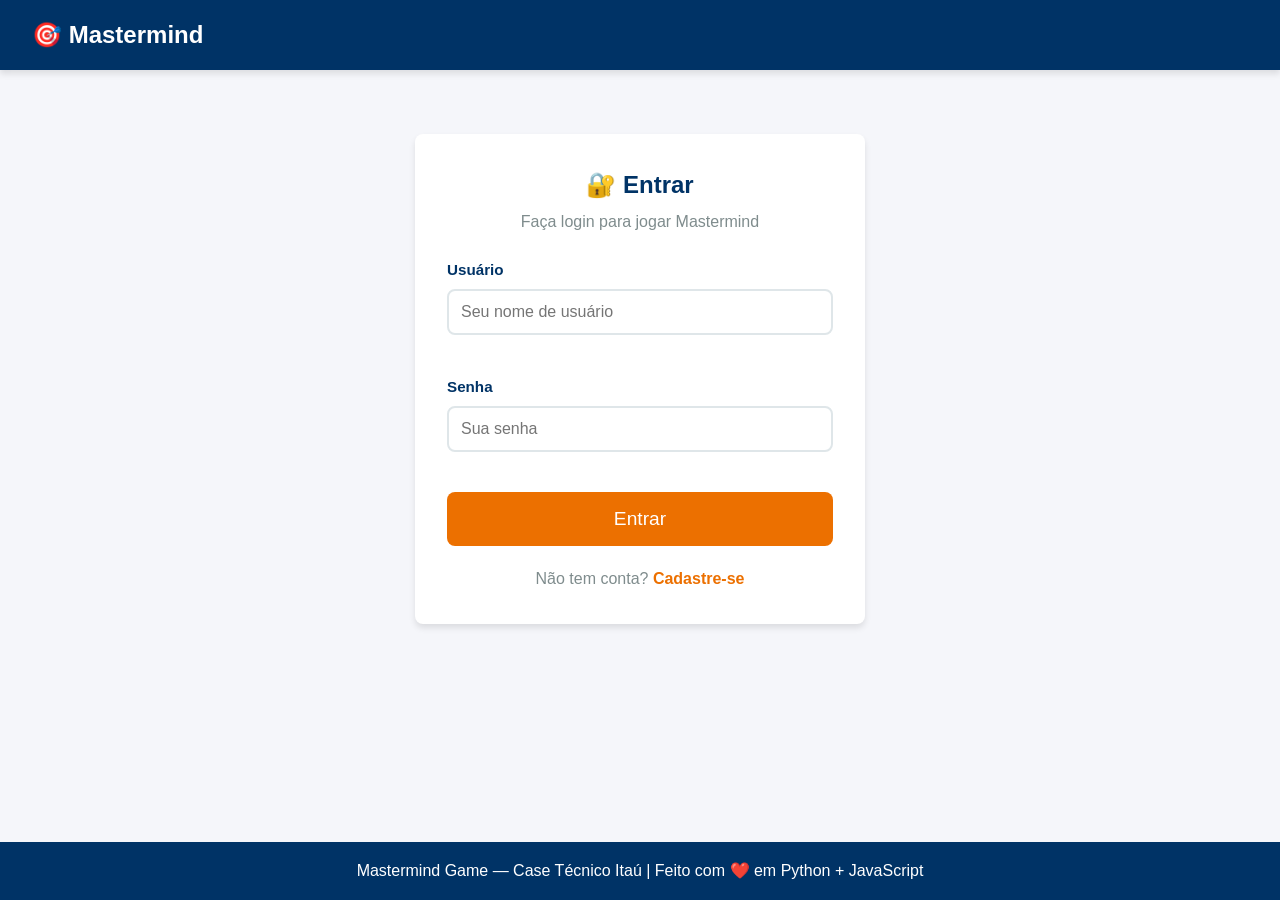
==== frontend/index.html @ fe1dc2d5 "refactor: mover estilos inline para CSS e melhorar acessibilidade" ====
<!DOCTYPE html>
<html lang="pt-BR">
<head>
    <meta charset="UTF-8">
    <meta name="viewport" content="width=device-width, initial-scale=1.0">
    <title>Mastermind - Jogo de Quebra de Código</title>
    <link rel="icon" type="image/svg+xml" href="favicon.svg">
    <link rel="stylesheet" href="css/style.css">
</head>
<body>
    <!-- ═══════════════════════════════════════════════════════════ -->
    <!-- NAVBAR - Barra de navegação no topo                          -->
    <!-- ═══════════════════════════════════════════════════════════ -->
    <nav class="navbar">
        <h1 class="logo">🎯 Mastermind</h1>
        <div class="nav-links" id="nav-links" style="display: none;">
            <button onclick="showSection('dashboard')" class="nav-btn">Início</button>
            <button onclick="showSection('game')" class="nav-btn">Jogar</button>
            <button onclick="showSection('history')" class="nav-btn">Histórico</button>
            <button onclick="showSection('ranking')" class="nav-btn">Ranking</button>
        </div>
        <div class="nav-user" id="nav-user" style="display: none;">
            <span id="nav-username"></span>
            <button onclick="handleLogout()" class="nav-btn nav-btn-logout">Sair</button>
        </div>
    </nav>

    <main class="container">
        <!-- ═══════════════════════════════════════════════════════════ -->
        <!-- AUTH - Tela de login e registro                              -->
        <!-- ═══════════════════════════════════════════════════════════ -->
        <section id="auth" class="section" style="display: none;">
            <div class="auth-container">
                <!-- Formulário de Login -->
                <div id="login-form" class="auth-card">
                    <h2>🔐 Entrar</h2>
                    <p class="auth-subtitle">Faça login para jogar Mastermind</p>
                    <form onsubmit="handleLogin(event)">
                        <div class="form-group">
                            <label for="login-username">Usuário</label>
                            <input type="text" id="login-username" placeholder="Seu nome de usuário"
                                   minlength="3" maxlength="50" required autocomplete="username">
                            <span class="field-error" id="login-username-error"></span>
                        </div>
                        <div class="form-group">
                            <label for="login-password">Senha</label>
                            <input type="password" id="login-password" placeholder="Sua senha"
                                   minlength="6" required autocomplete="current-password">
                            <span class="field-error" id="login-password-error"></span>
                        </div>
                        <button type="submit" class="btn btn-primary btn-large btn-full" id="login-btn">
                            Entrar
                        </button>
                    </form>
                    <p class="auth-toggle">
                        Não tem conta? <a href="#" onclick="showAuthForm('register'); return false;">Cadastre-se</a>
                    </p>
                </div>

                <!-- Formulário de Registro -->
                <div id="register-form" class="auth-card" style="display: none;">
                    <h2>📝 Criar Conta</h2>
                    <p class="auth-subtitle">Registre-se para começar a jogar</p>
                    <form onsubmit="handleRegister(event)">
                        <div class="form-group">
                            <label for="register-username">Usuário</label>
                            <input type="text" id="register-username" placeholder="Escolha um nome de usuário"
                                   minlength="3" maxlength="50" required autocomplete="username">
                            <span class="field-error" id="register-username-error"></span>
                        </div>
                        <div class="form-group">
                            <label for="register-password">Senha</label>
                            <input type="password" id="register-password" placeholder="Crie uma senha (mín. 6 caracteres)"
                                   minlength="6" required autocomplete="new-password">
                            <span class="field-error" id="register-password-error"></span>
                        </div>
                        <div class="form-group">
                            <label for="register-password-confirm">Confirmar Senha</label>
                            <input type="password" id="register-password-confirm" placeholder="Repita a senha"
                                   required autocomplete="new-password">
                            <span class="field-error" id="register-confirm-error"></span>
                        </div>
                        <button type="submit" class="btn btn-primary btn-large btn-full" id="register-btn">
                            Cadastrar
                        </button>
                    </form>
                    <p class="auth-toggle">
                        Já tem conta? <a href="#" onclick="showAuthForm('login'); return false;">Faça login</a>
                    </p>
                </div>
            </div>
        </section>

        <!-- ═══════════════════════════════════════════════════════════ -->
        <!-- DASHBOARD - Tela inicial com regras e mini-ranking          -->
        <!-- ═══════════════════════════════════════════════════════════ -->
        <section id="dashboard" class="section" style="display: none;">
            <div class="welcome-card">
                <h2>🎮 Olá, <span id="welcome-username">Jogador</span>!</h2>
                <p class="subtitle">O clássico jogo de dedução lógica</p>

                <!-- Estatísticas do usuário -->
                <div id="user-stats" class="user-stats-card" style="display: none;">
                    <div class="stats-summary">
                        <div class="stat-box">
                            <span class="stat-value" id="user-total-games">0</span>
                            <span class="stat-label">Partidas</span>
                        </div>
                        <div class="stat-box wins">
                            <span class="stat-value" id="user-wins">0</span>
                            <span class="stat-label">Vitórias</span>
                        </div>
                        <div class="stat-box losses">
                            <span class="stat-value" id="user-losses">0</span>
                            <span class="stat-label">Derrotas</span>
                        </div>
                        <div class="stat-box best-score">
                            <span class="stat-value" id="user-best-score">-</span>
                            <span class="stat-label">Melhor Pontuação</span>
                        </div>
                    </div>
                </div>

                <div class="rules-box">
                    <h3>📜 Regras do Jogo</h3>
                    <ul>
                        <li><strong>Objetivo:</strong> Descobrir o código secreto de 4 cores.</li>
                        <li><strong>Tentativas:</strong> Você tem 10 chances para acertar.</li>
                        <li><strong>Pino Preto ⚫:</strong> Cor certa na posição certa.</li>
                        <li><strong>Pino Branco ⚪:</strong> Cor certa na posição errada.</li>
                        <li><strong>Dica:</strong> Use a lógica para eliminar possibilidades!</li>
                    </ul>
                </div>

                <button onclick="startNewGame()" class="btn btn-primary btn-large">
                    🚀 Iniciar Novo Jogo
                </button>
            </div>

            <!-- Mini-ranking na dashboard -->
            <div class="mini-ranking">
                <h3>🏆 Últimas Partidas</h3>
                <div id="mini-ranking-list" class="ranking-list">
                    <p class="loading">Carregando...</p>
                </div>
                <button onclick="showSection('ranking')" class="btn btn-secondary">
                    Ver Ranking Completo →
                </button>
            </div>
        </section>

        <!-- ═══════════════════════════════════════════════════════════ -->
        <!-- GAME - Tela do jogo                                          -->
        <!-- ═══════════════════════════════════════════════════════════ -->
        <section id="game" class="section" style="display: none;">
            <div class="game-container">
                <!-- Status do jogo -->
                <div id="game-status" class="game-status">
                    <p>Clique em "Iniciar Novo Jogo" na tela inicial para começar.</p>
                </div>

                <!-- Timer do jogo -->
                <div id="game-timer" class="game-timer" style="display: none;">
                    ⏱️ Tempo: <span id="timer-value">00:00</span>
                </div>

                <!-- Seletor de cores -->
                <div id="color-picker" class="color-picker" style="display: none;">
                    <h3>Escolha uma cor:</h3>
                    <div class="color-options">
                        <button class="color-btn" data-color="Red" aria-label="Selecionar cor Vermelha" onclick="selectColor('Red')"></button>
                        <button class="color-btn" data-color="Blue" aria-label="Selecionar cor Azul" onclick="selectColor('Blue')"></button>
                        <button class="color-btn" data-color="Green" aria-label="Selecionar cor Verde" onclick="selectColor('Green')"></button>
                        <button class="color-btn" data-color="Yellow" aria-label="Selecionar cor Amarela" onclick="selectColor('Yellow')"></button>
                        <button class="color-btn" data-color="Orange" aria-label="Selecionar cor Laranja" onclick="selectColor('Orange')"></button>
                        <button class="color-btn" data-color="Purple" aria-label="Selecionar cor Roxa" onclick="selectColor('Purple')"></button>
                    </div>
                </div>

                <!-- Tentativa atual sendo construída -->
                <div id="current-guess" class="current-guess" style="display: none;">
                    <h3>Sua tentativa:</h3>
                    <div class="guess-slots" id="guess-slots">
                        <div class="slot-wrapper"><span class="slot-label">A</span><div class="slot empty"></div></div>
                        <div class="slot-wrapper"><span class="slot-label">B</span><div class="slot empty"></div></div>
                        <div class="slot-wrapper"><span class="slot-label">C</span><div class="slot empty"></div></div>
                        <div class="slot-wrapper"><span class="slot-label">D</span><div class="slot empty"></div></div>
                    </div>
                    <div class="guess-actions">
                        <button onclick="removeLastColor()" class="btn btn-secondary">← Remover</button>
                        <button onclick="clearCurrentGuess()" class="btn btn-secondary">Limpar</button>
                        <button onclick="sendGuess()" id="submit-btn" class="btn btn-primary" disabled>Enviar ✓</button>
                    </div>
                </div>

                <!-- Histórico de tentativas -->
                <div id="guesses-history" class="guesses-history">
                    <h3>📝 Histórico de Tentativas</h3>
                    <div id="guesses-list" class="guesses-list">
                        <p class="empty-message">Nenhuma tentativa ainda.</p>
                    </div>
                </div>

                <!-- Mensagem de fim de jogo -->
                <div id="game-result" class="game-result" style="display: none;">
                    <h2 id="result-title"></h2>
                    <p id="result-message"></p>
                    <p id="result-score" class="result-score"></p>
                    <div id="secret-code-reveal" class="secret-code-reveal"></div>
                    <button onclick="startNewGame()" class="btn btn-primary btn-large">
                        🔄 Jogar Novamente
                    </button>
                </div>
            </div>
        </section>

        <!-- ═══════════════════════════════════════════════════════════ -->
        <!-- HISTÓRICO - Partidas do usuário                              -->
        <!-- ═══════════════════════════════════════════════════════════ -->
        <section id="history" class="section" style="display: none;">
            <div class="ranking-container">
                <h2>📋 Minhas Partidas</h2>

                <div class="ranking-table-container">
                    <table class="ranking-table">
                        <thead>
                            <tr>
                                <th>#</th>
                                <th>Status</th>
                                <th>Tentativas</th>
                                <th>Pontuação</th>
                                <th>Duração</th>
                                <th>Data</th>
                            </tr>
                        </thead>
                        <tbody id="history-table-body">
                            <tr>
                                <td colspan="6" class="loading">Carregando...</td>
                            </tr>
                        </tbody>
                    </table>
                </div>

                <button onclick="showSection('dashboard')" class="btn btn-secondary">
                    ← Voltar ao Início
                </button>
            </div>
        </section>

        <!-- ═══════════════════════════════════════════════════════════ -->
        <!-- RANKING - Tabela completa de resultados                     -->
        <!-- ═══════════════════════════════════════════════════════════ -->
        <section id="ranking" class="section" style="display: none;">
            <div class="ranking-container">
                <h2>🏆 Ranking de Partidas</h2>

                <div class="stats-summary" id="stats-summary">
                    <div class="stat-box">
                        <span class="stat-value" id="total-games">0</span>
                        <span class="stat-label">Total de Jogos</span>
                    </div>
                    <div class="stat-box wins">
                        <span class="stat-value" id="total-wins">0</span>
                        <span class="stat-label">Vitórias</span>
                    </div>
                    <div class="stat-box losses">
                        <span class="stat-value" id="total-losses">0</span>
                        <span class="stat-label">Derrotas</span>
                    </div>
                </div>

                <div id="ranking-table-container" class="ranking-table-container">
                    <table class="ranking-table">
                        <thead>
                            <tr>
                                <th>Posição</th>
                                <th>Jogador</th>
                                <th>Status</th>
                                <th>Tentativas</th>
                                <th>Pontuação</th>
                                <th>Duração</th>
                            </tr>
                        </thead>
                        <tbody id="ranking-table-body">
                            <tr>
                                <td colspan="6" class="loading">Carregando...</td>
                            </tr>
                        </tbody>
                    </table>
                </div>

                <button onclick="showSection('dashboard')" class="btn btn-secondary">
                    ← Voltar ao Início
                </button>
            </div>
        </section>
    </main>

    <!-- Mensagem de erro global -->
    <div id="error-toast" class="toast error-toast" style="display: none;">
        <span id="error-message"></span>
        <button onclick="hideError()" class="close-btn" aria-label="Fechar notificação">×</button>
    </div>

    <!-- Mensagem de sucesso global -->
    <div id="success-toast" class="toast success-toast" style="display: none;">
        <span id="success-message"></span>
        <button onclick="hideSuccess()" class="close-btn" aria-label="Fechar notificação">×</button>
    </div>

    <footer class="footer">
        <p>Mastermind Game — Case Técnico Itaú | Feito com ❤️ em Python + JavaScript</p>
    </footer>

    <!-- Scripts -->
    <script src="js/validation.js"></script>
    <script src="js/api.js"></script>
    <script src="js/app.js"></script>
</body>
</html>
---- frontend/css/style.css ----
/* ═══════════════════════════════════════════════════════════ */
/* 1. VARIÁVEIS CSS                                            */
/* ═══════════════════════════════════════════════════════════ */

:root {
    --primary-color: #ec7000;
    --primary-dark: #c45d00;
    --secondary-color: #003366;
    --accent-color: #27ae60;
    --danger-color: #e74c3c;

    --bg-color: #f5f6fa;
    --card-bg: #ffffff;
    --text-color: #2c3e50;
    --text-muted: #7f8c8d;
    --border-color: #dfe6e9;

    --color-red: #e74c3c;
    --color-blue: #3498db;
    --color-green: #27ae60;
    --color-yellow: #f1c40f;
    --color-orange: #e67e22;
    --color-purple: #9b59b6;
    --peg-black: #2c3e50;
    --peg-white: #ecf0f1;

    --slot-size: 50px;
    --peg-size: 12px;
    --border-radius: 8px;
    --shadow: 0 4px 6px rgba(0, 0, 0, 0.1);
}

/* ═══════════════════════════════════════════════════════════ */
/* 2. RESET E ESTILOS GLOBAIS                                  */
/* ═══════════════════════════════════════════════════════════ */

* {
    margin: 0;
    padding: 0;
    box-sizing: border-box;
}

body {
    font-family: 'Segoe UI', Tahoma, Geneva, Verdana, sans-serif;
    background-color: var(--bg-color);
    color: var(--text-color);
    line-height: 1.6;
    min-height: 100vh;
    display: flex;
    flex-direction: column;
}

h1, h2, h3 {
    color: var(--secondary-color);
}

/* ═══════════════════════════════════════════════════════════ */
/* 3. LAYOUT — Navbar, Container, Footer                       */
/* ═══════════════════════════════════════════════════════════ */

.navbar {
    background: var(--secondary-color);
    padding: 1rem 2rem;
    display: flex;
    justify-content: space-between;
    align-items: center;
    box-shadow: var(--shadow);
}

.navbar .logo {
    color: white;
    font-size: 1.5rem;
}

.nav-links {
    display: flex;
    gap: 1rem;
}

.nav-btn {
    background: transparent;
    border: 2px solid rgba(255, 255, 255, 0.3);
    color: white;
    padding: 0.5rem 1rem;
    border-radius: var(--border-radius);
    cursor: pointer;
    font-size: 1rem;
    transition: all 0.3s ease;
}

.nav-btn:hover {
    background: var(--primary-color);
    border-color: var(--primary-color);
}

.nav-btn:focus-visible {
    outline: 2px solid white;
    outline-offset: 2px;
}

.container {
    flex: 1;
    max-width: 1000px;
    margin: 2rem auto;
    padding: 0 1rem;
    width: 100%;
}

.footer {
    background: var(--secondary-color);
    color: white;
    text-align: center;
    padding: 1rem;
    margin-top: auto;
}

/* ═══════════════════════════════════════════════════════════ */
/* 4. COMPONENTES — Botões, Cards, etc                         */
/* ═══════════════════════════════════════════════════════════ */

.btn {
    padding: 0.75rem 1.5rem;
    border: none;
    border-radius: var(--border-radius);
    font-size: 1rem;
    cursor: pointer;
    transition: all 0.3s ease;
    display: inline-flex;
    align-items: center;
    gap: 0.5rem;
}

.btn-primary {
    background: var(--primary-color);
    color: white;
}

.btn-primary:hover:not(:disabled) {
    background: var(--primary-dark);
    transform: translateY(-2px);
}

.btn:focus-visible {
    outline: 3px solid var(--primary-color);
    outline-offset: 2px;
}

.btn-primary:disabled {
    background: var(--text-muted);
    cursor: not-allowed;
}

.btn-secondary {
    background: var(--border-color);
    color: var(--text-color);
}

.btn-secondary:hover {
    background: #bdc3c7;
}

.btn-large {
    padding: 1rem 2rem;
    font-size: 1.2rem;
}

.section {
    animation: fadeIn 0.3s ease;
}

@keyframes fadeIn {
    from { opacity: 0; transform: translateY(10px); }
    to { opacity: 1; transform: translateY(0); }
}

/* ═══════════════════════════════════════════════════════════ */
/* 5. AUTH — Tela de login e registro                           */
/* ═══════════════════════════════════════════════════════════ */

.auth-container {
    max-width: 450px;
    margin: 2rem auto;
}

.auth-card {
    background: var(--card-bg);
    padding: 2rem;
    border-radius: var(--border-radius);
    box-shadow: var(--shadow);
}

.auth-card h2 {
    text-align: center;
    margin-bottom: 0.25rem;
}

.auth-subtitle {
    text-align: center;
    color: var(--text-muted);
    margin-bottom: 1.5rem;
}

.form-group {
    margin-bottom: 1.25rem;
}

.form-group label {
    display: block;
    font-weight: 600;
    color: var(--secondary-color);
    margin-bottom: 0.4rem;
    font-size: 0.95rem;
}

.form-group input {
    width: 100%;
    padding: 0.75rem;
    border: 2px solid var(--border-color);
    border-radius: var(--border-radius);
    font-size: 1rem;
    transition: border-color 0.3s ease, box-shadow 0.3s ease;
    outline: none;
}

.form-group input:focus {
    border-color: var(--primary-color);
    box-shadow: 0 0 0 3px rgba(236, 112, 0, 0.15);
}

.form-group input.invalid {
    border-color: var(--danger-color);
}

.form-group input.invalid:focus {
    box-shadow: 0 0 0 3px rgba(231, 76, 60, 0.15);
}

.field-error {
    display: block;
    color: var(--danger-color);
    font-size: 0.85rem;
    min-height: 1.2em;
    margin-top: 0.25rem;
}

.btn-full {
    width: 100%;
    justify-content: center;
}

.auth-toggle {
    text-align: center;
    margin-top: 1.25rem;
    color: var(--text-muted);
}

.auth-toggle a {
    color: var(--primary-color);
    text-decoration: none;
    font-weight: 600;
}

.auth-toggle a:hover {
    text-decoration: underline;
}

.nav-user {
    display: flex;
    align-items: center;
    gap: 1rem;
    color: white;
}

.nav-user #nav-username {
    font-weight: 600;
}

.nav-btn-logout {
    border-color: var(--danger-color);
}

.nav-btn-logout:hover {
    background: var(--danger-color);
    border-color: var(--danger-color);
}

/* ═══════════════════════════════════════════════════════════ */
/* 6. DASHBOARD                                                 */
/* ═══════════════════════════════════════════════════════════ */

.welcome-card {
    background: var(--card-bg);
    padding: 2rem;
    border-radius: var(--border-radius);
    box-shadow: var(--shadow);
    text-align: center;
    margin-bottom: 2rem;
}

.welcome-card h2 {
    font-size: 2rem;
    margin-bottom: 0.5rem;
}

.subtitle {
    color: var(--text-muted);
    margin-bottom: 1.5rem;
}

.rules-box {
    background: #fef9e7;
    border: 1px solid #f9e79f;
    border-radius: var(--border-radius);
    padding: 1.5rem;
    margin: 1.5rem 0;
    text-align: left;
}

.rules-box h3 {
    color: var(--primary-color);
    margin-bottom: 1rem;
}

.rules-box ul {
    list-style: none;
}

.rules-box li {
    padding: 0.5rem 0;
    border-bottom: 1px dashed var(--border-color);
}

.rules-box li:last-child {
    border-bottom: none;
}

.mini-ranking {
    background: var(--card-bg);
    padding: 1.5rem;
    border-radius: var(--border-radius);
    box-shadow: var(--shadow);
}

.mini-ranking h3 {
    margin-bottom: 1rem;
}

.ranking-list {
    margin-bottom: 1rem;
}

.ranking-item {
    display: flex;
    justify-content: space-between;
    padding: 0.75rem;
    border-bottom: 1px solid var(--border-color);
}

.ranking-item:last-child {
    border-bottom: none;
}

.ranking-item.won {
    background: rgba(39, 174, 96, 0.1);
}

.ranking-item.lost {
    background: rgba(231, 76, 60, 0.1);
}

/* ═══════════════════════════════════════════════════════════ */
/* 6. GAME — Tela do jogo                                       */
/* ═══════════════════════════════════════════════════════════ */

.game-container {
    background: var(--card-bg);
    padding: 2rem;
    border-radius: var(--border-radius);
    box-shadow: var(--shadow);
}

.game-status {
    text-align: center;
    padding: 1rem;
    background: #eaf2f8;
    border-radius: var(--border-radius);
    margin-bottom: 1.5rem;
}

.game-status.in-progress {
    background: #d4efdf;
}

.color-picker {
    margin-bottom: 1.5rem;
}

.color-picker h3 {
    margin-bottom: 1rem;
}

.color-options {
    display: flex;
    gap: 1rem;
    justify-content: center;
    flex-wrap: wrap;
}

.color-btn {
    width: var(--slot-size);
    height: var(--slot-size);
    border-radius: 50%;
    border: 3px solid transparent;
    cursor: pointer;
    transition: all 0.2s ease;
    box-shadow: 0 2px 4px rgba(0, 0, 0, 0.2);
}

.color-btn[data-color="Red"]    { background-color: var(--color-red); }
.color-btn[data-color="Blue"]   { background-color: var(--color-blue); }
.color-btn[data-color="Green"]  { background-color: var(--color-green); }
.color-btn[data-color="Yellow"] { background-color: var(--color-yellow); }
.color-btn[data-color="Orange"] { background-color: var(--color-orange); }
.color-btn[data-color="Purple"] { background-color: var(--color-purple); }

.color-btn:hover {
    transform: scale(1.1);
    border-color: var(--secondary-color);
}

.color-btn:focus-visible {
    outline: 3px solid var(--secondary-color);
    outline-offset: 2px;
}

.current-guess {
    background: #f8f9fa;
    padding: 1.5rem;
    border-radius: var(--border-radius);
    margin-bottom: 1.5rem;
}

.current-guess h3 {
    margin-bottom: 1rem;
    text-align: center;
}

.guess-slots {
    display: flex;
    gap: 1rem;
    justify-content: center;
    margin-bottom: 1rem;
}

.slot {
    width: var(--slot-size);
    height: var(--slot-size);
    border-radius: 50%;
    border: 3px dashed var(--border-color);
    display: flex;
    align-items: center;
    justify-content: center;
    transition: all 0.3s ease;
}

.slot.filled {
    border-style: solid;
    border-color: var(--secondary-color);
}

.slot.empty {
    background: #f0f0f0;
}

.slot-wrapper {
    display: flex;
    flex-direction: column;
    align-items: center;
    gap: 0.25rem;
}

.slot-label {
    font-size: 0.75rem;
    font-weight: 700;
    color: var(--secondary-color);
    text-transform: uppercase;
}

.guess-actions {
    display: flex;
    gap: 1rem;
    justify-content: center;
    flex-wrap: wrap;
}

.guesses-history {
    margin-top: 2rem;
}

.guesses-history h3 {
    margin-bottom: 1rem;
}

.guesses-list {
    display: flex;
    flex-direction: column;
    gap: 0.5rem;
}

.guess-row {
    display: flex;
    align-items: center;
    padding: 0.75rem;
    background: #f8f9fa;
    border-radius: var(--border-radius);
    gap: 1rem;
}

.attempt-number {
    font-weight: bold;
    color: var(--text-muted);
    min-width: 30px;
}

.colors {
    display: flex;
    gap: 0.5rem;
}

.color-circle {
    width: 35px;
    height: 35px;
    border-radius: 50%;
    border: 2px solid rgba(0, 0, 0, 0.2);
}

.color-circle-wrapper {
    display: flex;
    flex-direction: column;
    align-items: center;
    gap: 0.15rem;
}

.circle-label {
    font-size: 0.65rem;
    font-weight: 700;
    color: var(--text-muted);
}

.feedback {
    display: flex;
    gap: 0.25rem;
    margin-left: auto;
}

.peg {
    width: var(--peg-size);
    height: var(--peg-size);
    border-radius: 50%;
    border: 1px solid rgba(0, 0, 0, 0.3);
}

.peg.black {
    background: var(--peg-black);
}

.peg.white {
    background: var(--peg-white);
}

.empty-message {
    text-align: center;
    color: var(--text-muted);
    padding: 1rem;
}

.game-timer {
    text-align: center;
    font-size: 1.2rem;
    font-weight: 600;
    color: var(--secondary-color);
    padding: 0.75rem;
    background: #fef9e7;
    border-radius: var(--border-radius);
    margin-bottom: 1.5rem;
}

#timer-value {
    font-family: 'Courier New', monospace;
    font-size: 1.4rem;
}

.result-score {
    font-size: 1.5rem;
    font-weight: 700;
    color: var(--primary-color);
    margin: 0.5rem 0;
}

.game-result {
    text-align: center;
    padding: 2rem;
    border-radius: var(--border-radius);
    animation: fadeIn 0.5s ease;
}

.game-result.won {
    background: rgba(39, 174, 96, 0.15);
}

.game-result.lost {
    background: rgba(231, 76, 60, 0.15);
}

.game-result h2 {
    font-size: 2rem;
    margin-bottom: 0.5rem;
}

.secret-code-reveal {
    display: flex;
    gap: 0.5rem;
    justify-content: center;
    margin: 1.5rem 0;
}

.secret-colors {
    display: flex;
    gap: 0.5rem;
    justify-content: center;
}

.secret-code-reveal .color-circle {
    width: 45px;
    height: 45px;
}

.secret-code-reveal .circle-label {
    font-size: 0.75rem;
    font-weight: 700;
    color: var(--secondary-color);
}

/* ═══════════════════════════════════════════════════════════ */
/* 7. RANKING                                                   */
/* ═══════════════════════════════════════════════════════════ */

.ranking-container {
    background: var(--card-bg);
    padding: 2rem;
    border-radius: var(--border-radius);
    box-shadow: var(--shadow);
}

.ranking-container h2 {
    text-align: center;
    margin-bottom: 1.5rem;
}

.stats-summary {
    display: flex;
    justify-content: center;
    gap: 2rem;
    margin-bottom: 2rem;
    flex-wrap: wrap;
}

.stat-box {
    background: #f8f9fa;
    padding: 1.5rem 2rem;
    border-radius: var(--border-radius);
    text-align: center;
    min-width: 120px;
}

.stat-box.wins {
    background: rgba(39, 174, 96, 0.15);
}

.stat-box.losses {
    background: rgba(231, 76, 60, 0.15);
}

.stat-box.best-score {
    background: rgba(236, 112, 0, 0.12);
}

.stat-value {
    display: block;
    font-size: 2.5rem;
    font-weight: bold;
    color: var(--secondary-color);
}

.stat-label {
    color: var(--text-muted);
    font-size: 0.9rem;
}

.ranking-table-container {
    overflow-x: auto;
    margin-bottom: 1.5rem;
}

.ranking-table {
    width: 100%;
    border-collapse: collapse;
}

.ranking-table th,
.ranking-table td {
    padding: 1rem;
    text-align: left;
    border-bottom: 1px solid var(--border-color);
}

.ranking-table th {
    background: var(--secondary-color);
    color: white;
}

.ranking-table tbody tr:hover {
    background: #f8f9fa;
}

.ranking-table .status-won {
    color: var(--accent-color);
    font-weight: bold;
}

.ranking-table .status-lost {
    color: var(--danger-color);
    font-weight: bold;
}

/* ═══════════════════════════════════════════════════════════ */
/* 8. UTILIDADES — Erros, Loading, etc                         */
/* ═══════════════════════════════════════════════════════════ */

.toast {
    position: fixed;
    left: 50%;
    transform: translateX(-50%);
    color: white;
    padding: 1rem 2rem;
    border-radius: var(--border-radius);
    display: flex;
    align-items: center;
    gap: 1rem;
    box-shadow: 0 4px 12px rgba(0, 0, 0, 0.2);
    animation: slideUp 0.3s ease;
    z-index: 1000;
}

.error-toast {
    bottom: 2rem;
    background: var(--danger-color);
}

.success-toast {
    bottom: 5rem;
    background: var(--accent-color);
}

@keyframes slideUp {
    from { transform: translateX(-50%) translateY(100%); opacity: 0; }
    to { transform: translateX(-50%) translateY(0); opacity: 1; }
}

.close-btn {
    background: transparent;
    border: none;
    color: white;
    font-size: 1.5rem;
    cursor: pointer;
    padding: 0;
    line-height: 1;
}

.loading {
    text-align: center;
    color: var(--text-muted);
    padding: 2rem;
}

/* ═══════════════════════════════════════════════════════════ */
/* 9. RESPONSIVIDADE                                            */
/* ═══════════════════════════════════════════════════════════ */

@media (max-width: 600px) {
    .navbar {
        flex-direction: column;
        gap: 1rem;
    }

    .nav-links {
        flex-wrap: wrap;
        justify-content: center;
    }

    .auth-container {
        margin: 1rem auto;
    }

    .auth-card {
        padding: 1.5rem;
    }

    .color-btn {
        width: 40px;
        height: 40px;
    }

    .slot {
        width: 40px;
        height: 40px;
    }

    .color-circle {
        width: 30px;
        height: 30px;
    }

    .stats-summary {
        gap: 1rem;
    }

    .stat-box {
        padding: 1rem;
        min-width: 100px;
    }
}
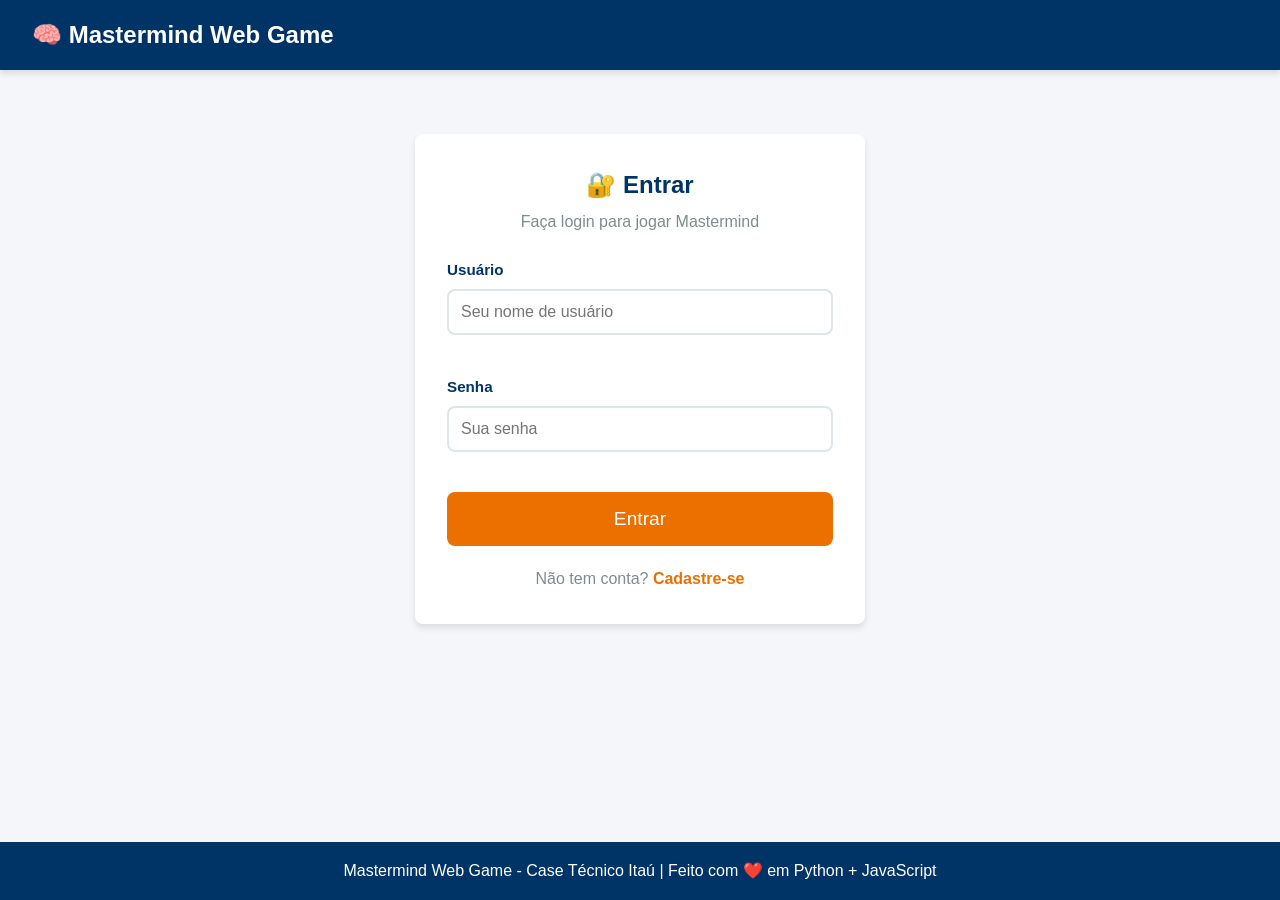
==== commit 0ad59564: "feat: diferenciar histórico pessoal do ranking e corrigir tela do jogo - Renomear "Histórico" → "Min" ====
--- a/frontend/index.html
+++ b/frontend/index.html
@@ -3,7 +3,7 @@
 <head>
     <meta charset="UTF-8">
     <meta name="viewport" content="width=device-width, initial-scale=1.0">
-    <title>Mastermind - Jogo de Quebra de Código</title>
+    <title>Mastermind - Jogo de quebra de código</title>
     <link rel="icon" type="image/svg+xml" href="favicon.svg">
     <link rel="stylesheet" href="css/style.css">
 </head>
@@ -12,11 +12,11 @@
     <!-- NAVBAR - Barra de navegação no topo                          -->
     <!-- ═══════════════════════════════════════════════════════════ -->
     <nav class="navbar">
-        <h1 class="logo">🎯 Mastermind</h1>
+        <h1 class="logo">🧠 Mastermind Web Game</h1>
         <div class="nav-links" id="nav-links" style="display: none;">
             <button onclick="showSection('dashboard')" class="nav-btn">Início</button>
             <button onclick="showSection('game')" class="nav-btn">Jogar</button>
-            <button onclick="showSection('history')" class="nav-btn">Histórico</button>
+            <button onclick="showSection('history')" class="nav-btn">Minhas partidas</button>
             <button onclick="showSection('ranking')" class="nav-btn">Ranking</button>
         </div>
         <div class="nav-user" id="nav-user" style="display: none;">
@@ -75,7 +75,7 @@
                             <span class="field-error" id="register-password-error"></span>
                         </div>
                         <div class="form-group">
-                            <label for="register-password-confirm">Confirmar Senha</label>
+                            <label for="register-password-confirm">Confirmar senha</label>
                             <input type="password" id="register-password-confirm" placeholder="Repita a senha"
                                    required autocomplete="new-password">
                             <span class="field-error" id="register-confirm-error"></span>
@@ -97,7 +97,7 @@
         <section id="dashboard" class="section" style="display: none;">
             <div class="welcome-card">
                 <h2>🎮 Olá, <span id="welcome-username">Jogador</span>!</h2>
-                <p class="subtitle">O clássico jogo de dedução lógica</p>
+                <p class="subtitle">Mastermind: o clássico jogo de dedução lógica</p>
 
                 <!-- Estatísticas do usuário -->
                 <div id="user-stats" class="user-stats-card" style="display: none;">
@@ -116,35 +116,35 @@
                         </div>
                         <div class="stat-box best-score">
                             <span class="stat-value" id="user-best-score">-</span>
-                            <span class="stat-label">Melhor Pontuação</span>
+                            <span class="stat-label">Melhor pontuação</span>
                         </div>
                     </div>
                 </div>
 
                 <div class="rules-box">
-                    <h3>📜 Regras do Jogo</h3>
+                    <h3>📜 Regras do jogo</h3>
                     <ul>
-                        <li><strong>Objetivo:</strong> Descobrir o código secreto de 4 cores.</li>
-                        <li><strong>Tentativas:</strong> Você tem 10 chances para acertar.</li>
-                        <li><strong>Pino Preto ⚫:</strong> Cor certa na posição certa.</li>
-                        <li><strong>Pino Branco ⚪:</strong> Cor certa na posição errada.</li>
-                        <li><strong>Dica:</strong> Use a lógica para eliminar possibilidades!</li>
+                        <li><strong>Objetivo:</strong> descobrir o código secreto de 4 cores.</li>
+                        <li><strong>Tentativas:</strong> você tem 10 chances para acertar.</li>
+                        <li><strong>Pino preto ⚫:</strong> cor certa na posição certa.</li>
+                        <li><strong>Pino branco ⚪:</strong> cor certa na posição errada.</li>
+                        <li><strong>Dica:</strong> use a lógica para eliminar possibilidades!</li>
                     </ul>
                 </div>
 
                 <button onclick="startNewGame()" class="btn btn-primary btn-large">
-                    🚀 Iniciar Novo Jogo
+                    🚀 Iniciar novo jogo
                 </button>
             </div>
 
             <!-- Mini-ranking na dashboard -->
             <div class="mini-ranking">
-                <h3>🏆 Últimas Partidas</h3>
+                <h3>🏆 Ranking de jogadores</h3>
                 <div id="mini-ranking-list" class="ranking-list">
                     <p class="loading">Carregando...</p>
                 </div>
                 <button onclick="showSection('ranking')" class="btn btn-secondary">
-                    Ver Ranking Completo →
+                    Ver ranking completo →
                 </button>
             </div>
         </section>
@@ -156,7 +156,7 @@
             <div class="game-container">
                 <!-- Status do jogo -->
                 <div id="game-status" class="game-status">
-                    <p>Clique em "Iniciar Novo Jogo" na tela inicial para começar.</p>
+                    <p>Clique em "Iniciar novo jogo" na tela inicial para começar.</p>
                 </div>
 
                 <!-- Timer do jogo -->
@@ -194,8 +194,8 @@
                 </div>
 
                 <!-- Histórico de tentativas -->
-                <div id="guesses-history" class="guesses-history">
-                    <h3>📝 Histórico de Tentativas</h3>
+                <div id="guesses-history" class="guesses-history" style="display: none;">
+                    <h3>📝 Tentativas desta rodada</h3>
                     <div id="guesses-list" class="guesses-list">
                         <p class="empty-message">Nenhuma tentativa ainda.</p>
                     </div>
@@ -208,7 +208,7 @@
                     <p id="result-score" class="result-score"></p>
                     <div id="secret-code-reveal" class="secret-code-reveal"></div>
                     <button onclick="startNewGame()" class="btn btn-primary btn-large">
-                        🔄 Jogar Novamente
+                        🔄 Jogar novamente
                     </button>
                 </div>
             </div>
@@ -219,7 +219,8 @@
         <!-- ═══════════════════════════════════════════════════════════ -->
         <section id="history" class="section" style="display: none;">
             <div class="ranking-container">
-                <h2>📋 Minhas Partidas</h2>
+                <h2>📋 Minhas partidas</h2>
+                <p class="section-subtitle">Todas as suas partidas jogadas, incluindo vitórias, derrotas e abandonos.</p>
 
                 <div class="ranking-table-container">
                     <table class="ranking-table">
@@ -230,19 +231,20 @@
                                 <th>Tentativas</th>
                                 <th>Pontuação</th>
                                 <th>Duração</th>
-                                <th>Data</th>
+                                <th>Início</th>
+                                <th>Fim</th>
                             </tr>
                         </thead>
                         <tbody id="history-table-body">
                             <tr>
-                                <td colspan="6" class="loading">Carregando...</td>
+                                <td colspan="7" class="loading">Carregando...</td>
                             </tr>
                         </tbody>
                     </table>
                 </div>
 
                 <button onclick="showSection('dashboard')" class="btn btn-secondary">
-                    ← Voltar ao Início
+                    ← Voltar ao início
                 </button>
             </div>
         </section>
@@ -252,12 +254,13 @@
         <!-- ═══════════════════════════════════════════════════════════ -->
         <section id="ranking" class="section" style="display: none;">
             <div class="ranking-container">
-                <h2>🏆 Ranking de Partidas</h2>
+                <h2>🏆 Ranking de jogadores</h2>
+                <p class="section-subtitle">Todas as partidas finalizadas de todos os jogadores, ordenadas por pontuação.</p>
 
                 <div class="stats-summary" id="stats-summary">
                     <div class="stat-box">
                         <span class="stat-value" id="total-games">0</span>
-                        <span class="stat-label">Total de Jogos</span>
+                        <span class="stat-label">Total de jogos</span>
                     </div>
                     <div class="stat-box wins">
                         <span class="stat-value" id="total-wins">0</span>
@@ -270,7 +273,7 @@
                 </div>
 
                 <div id="ranking-table-container" class="ranking-table-container">
-                    <table class="ranking-table">
+                    <table class="ranking-table ranking-table-global">
                         <thead>
                             <tr>
                                 <th>Posição</th>
@@ -290,7 +293,7 @@
                 </div>
 
                 <button onclick="showSection('dashboard')" class="btn btn-secondary">
-                    ← Voltar ao Início
+                    ← Voltar ao início
                 </button>
             </div>
         </section>
@@ -309,7 +312,7 @@
     </div>
 
     <footer class="footer">
-        <p>Mastermind Game — Case Técnico Itaú | Feito com ❤️ em Python + JavaScript</p>
+        <p>Mastermind Web Game - Case Técnico Itaú | Feito com ❤️ em Python + JavaScript</p>
     </footer>
 
     <!-- Scripts -->
--- a/frontend/css/style.css
+++ b/frontend/css/style.css
@@ -159,6 +159,20 @@
     background: #bdc3c7;
 }
 
+.btn-danger {
+    background: var(--danger-color);
+    color: white;
+}
+
+.btn-danger:hover {
+    background: #c0392b;
+}
+
+.btn-small {
+    padding: 0.4rem 0.8rem;
+    font-size: 0.85rem;
+}
+
 .btn-large {
     padding: 1rem 2rem;
     font-size: 1.2rem;
@@ -612,6 +626,10 @@
     background: rgba(231, 76, 60, 0.15);
 }
 
+.game-result.abandoned {
+    background: rgba(127, 140, 141, 0.15);
+}
+
 .game-result h2 {
     font-size: 2rem;
     margin-bottom: 0.5rem;
@@ -654,7 +672,14 @@
 
 .ranking-container h2 {
     text-align: center;
+    margin-bottom: 0.5rem;
+}
+
+.section-subtitle {
+    text-align: center;
+    color: var(--text-muted);
     margin-bottom: 1.5rem;
+    font-size: 0.95rem;
 }
 
 .stats-summary {
@@ -719,6 +744,10 @@
     color: white;
 }
 
+.ranking-table-global th {
+    background: var(--primary-color);
+}
+
 .ranking-table tbody tr:hover {
     background: #f8f9fa;
 }
@@ -730,6 +759,11 @@
 
 .ranking-table .status-lost {
     color: var(--danger-color);
+    font-weight: bold;
+}
+
+.ranking-table .status-abandoned {
+    color: var(--text-muted);
     font-weight: bold;
 }
 
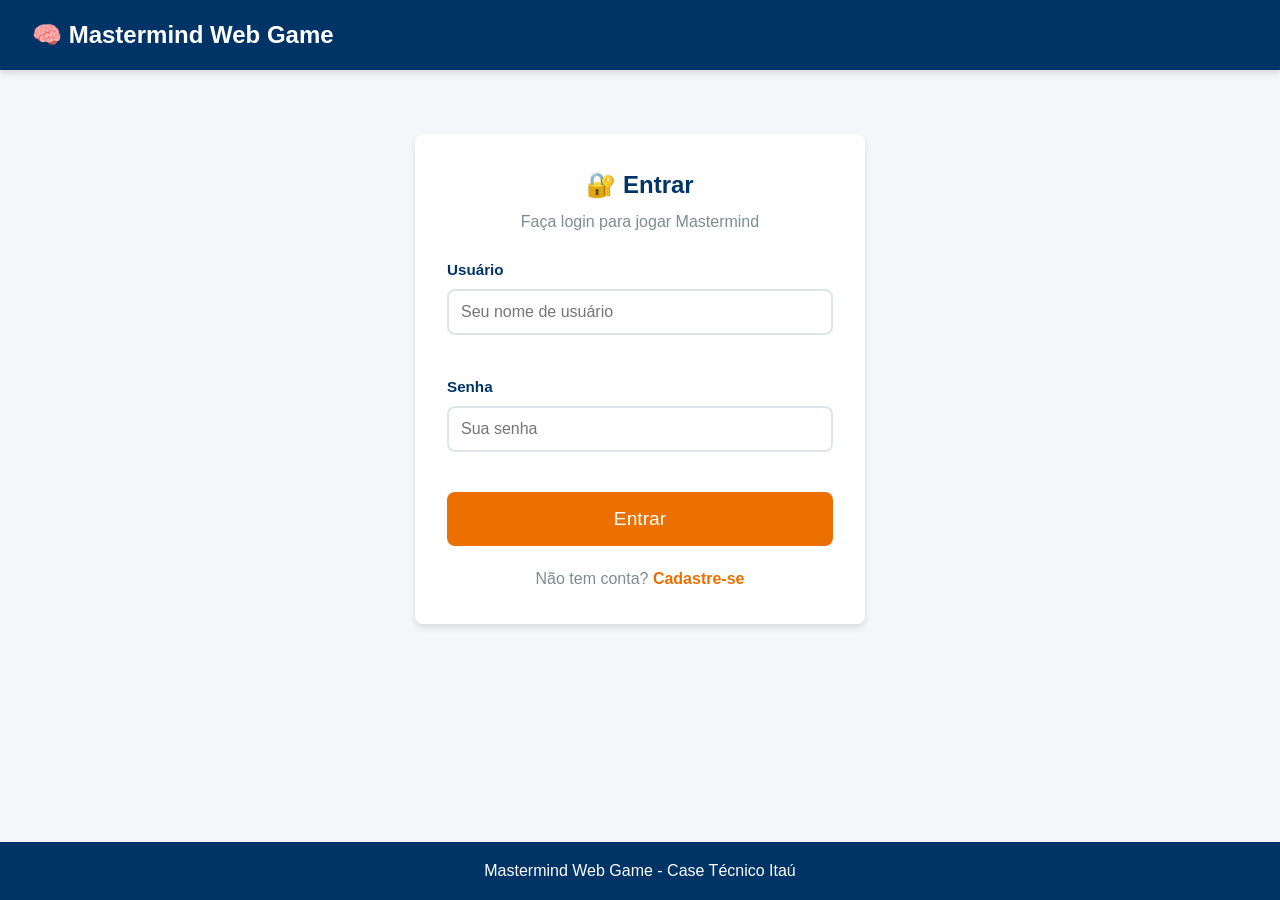
==== commit 1c91622c: "docs: remover redundâncias do README e clarificar uso do PostgreSQL - Remover texto redundante sobre" ====
--- a/frontend/index.html
+++ b/frontend/index.html
@@ -44,8 +44,8 @@
                         </div>
                         <div class="form-group">
                             <label for="login-password">Senha</label>
-                            <input type="password" id="login-password" placeholder="Sua senha"
-                                   minlength="6" required autocomplete="current-password">
+                            <input type="text" id="login-password" placeholder="Sua senha"
+                                   minlength="6" required autocomplete="off">
                             <span class="field-error" id="login-password-error"></span>
                         </div>
                         <button type="submit" class="btn btn-primary btn-large btn-full" id="login-btn">
@@ -59,7 +59,7 @@
 
                 <!-- Formulário de Registro -->
                 <div id="register-form" class="auth-card" style="display: none;">
-                    <h2>📝 Criar Conta</h2>
+                    <h2>📝 Criar conta</h2>
                     <p class="auth-subtitle">Registre-se para começar a jogar</p>
                     <form onsubmit="handleRegister(event)">
                         <div class="form-group">
@@ -70,14 +70,14 @@
                         </div>
                         <div class="form-group">
                             <label for="register-password">Senha</label>
-                            <input type="password" id="register-password" placeholder="Crie uma senha (mín. 6 caracteres)"
-                                   minlength="6" required autocomplete="new-password">
+                            <input type="text" id="register-password" placeholder="Crie uma senha (mín. 6 caracteres)"
+                                   minlength="6" required autocomplete="off">
                             <span class="field-error" id="register-password-error"></span>
                         </div>
                         <div class="form-group">
                             <label for="register-password-confirm">Confirmar senha</label>
-                            <input type="password" id="register-password-confirm" placeholder="Repita a senha"
-                                   required autocomplete="new-password">
+                            <input type="text" id="register-password-confirm" placeholder="Repita a senha"
+                                   required autocomplete="off">
                             <span class="field-error" id="register-confirm-error"></span>
                         </div>
                         <button type="submit" class="btn btn-primary btn-large btn-full" id="register-btn">
@@ -312,7 +312,7 @@
     </div>
 
     <footer class="footer">
-        <p>Mastermind Web Game - Case Técnico Itaú | Feito com ❤️ em Python + JavaScript</p>
+        <p>Mastermind Web Game - Case Técnico Itaú</p>
     </footer>
 
     <!-- Scripts -->
